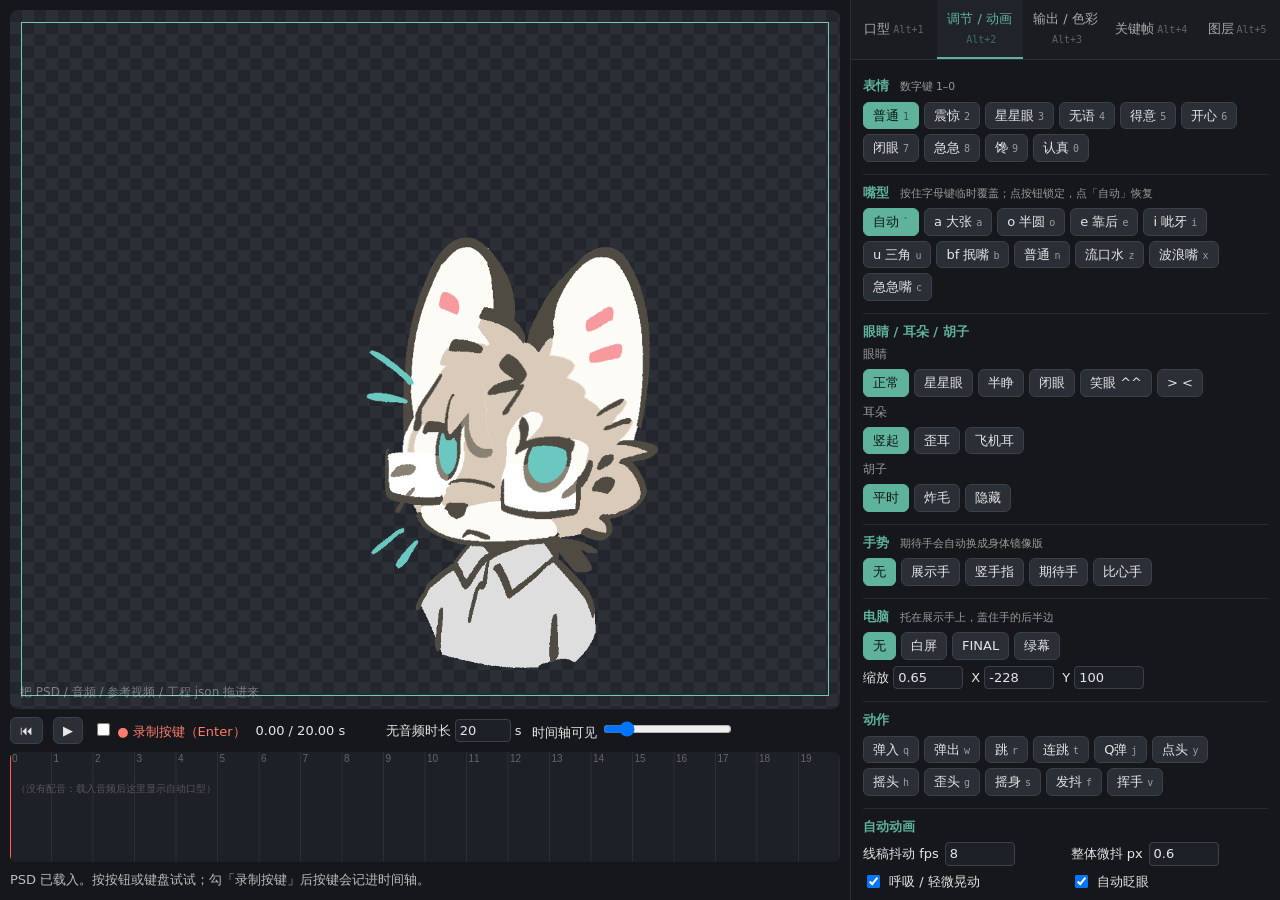
==== avatar_generator/index.html @ a4249166 "初始化虚拟形象生成器，加入原始 PSD 和连续动作测试" ====
<!DOCTYPE html>
<html lang="zh-CN">
<head>
<meta charset="utf-8">
<title>虚拟形象生成器</title>
<link rel="stylesheet" href="style.css">
</head>
<body>
<div id="app">
  <section id="stage">
    <div id="stageBox" class="bg-checker">
      <video id="refVideo" muted playsinline></video>
      <canvas id="view" title="输出画布范围；边框仅在预览中显示"></canvas>
      <div id="dropHint">把 PSD / 音频 / 参考视频 / 工程 json 拖进来</div>
      <div id="takeBadge" hidden>● 录音中</div>
      <div id="liveBadge" hidden>试看中：按键不会进导出　<button id="liveClear">清除试看</button></div>
    </div>
    <div id="transport">
      <button id="btnStart" title="回到开头">⏮</button>
      <button id="btnPlay" title="播放/暂停（空格）">▶</button>
      <label class="rec"><input type="checkbox" id="chkRec"> ● 录制按键（Enter）</label>
      <span id="timeText">0.00 / 20.00 s</span>
      <label>无音频时长 <input type="number" id="inDur" value="20" min="1" step="1" style="width:56px"> s</label>
      <label>时间轴可见 <input type="range" id="inSpan" min="3" max="120" value="20"></label>
    </div>
    <canvas id="timeline"></canvas>
    <div id="status">正在初始化…</div>
  </section>

  <aside id="panel">
    <nav id="tabs">
      <button data-tab="lip">口型</button>
      <button data-tab="pose">调节 / 动画</button>
      <button data-tab="out">输出 / 色彩</button>
      <button data-tab="keys">关键帧</button>
      <button data-tab="layers">图层</button>
    </nav>

    <!-- 口型：配音、算法、降噪、麦克风 -->
    <div class="tab" id="tab-lip">
      <h3>配音</h3>
      <div class="row"><label class="file">载入配音 <input type="file" id="fileAudio" accept="audio/*,.wav,.mp3,.m4a"></label><span id="audioInfo">无</span></div>
      <div class="row">
        <button id="btnDenoise">降噪当前配音</button>
        <label title="噪声最多压低多少 dB；太大人声会发闷">压低 <input type="number" id="inNrVoice" value="15" min="3" max="40" style="width:48px"> dB</label>
        <button id="btnSaveTake" hidden>保存当前配音 wav</button>
      </div>

      <h3>口型分析</h3>
      <div class="grid">
        <label>算法 <select id="selLip"><option value="vowel">元音识别</option><option value="volume">只看音量</option></select></label>
        <label title="说话时嘴不动就往右拉，不说话嘴还在动就往左拉">灵敏度 <input type="range" id="inSens" min="-10" max="10" value="0"></label>
        <label title="分析口型前先减掉噪声（实时和配音都用）"><input type="checkbox" id="chkNrLip" checked> 口型降噪</label>
        <label>降噪强度 <input type="range" id="inNr" min="1" max="30" value="12"></label>
        <label title="越大嘴型越稳，但反应慢一点">防闪 <input type="range" id="inStable" min="0" max="10" value="5"></label>
        <button id="btnAnalyze">重新分析口型</button>
      </div>

      <h3>麦克风</h3>
      <div class="row">
        <button id="btnMic" title="快捷键 M">🎙 开麦克风</button>
        <select id="selMicDev" style="max-width:170px"><option value="">默认麦克风</option></select>
      </div>
      <div class="row"><div id="micBar"><i></i></div><span id="micInfo"></span></div>
      <div class="row">
        <button id="btnTake">● 录一段</button>
        <label><input type="checkbox" id="chkNrTake" checked> 录完自动降噪</label>
      </div>
      <div class="dim">录的时候按键自动记成关键帧，停下后录音直接当配音</div>
    </div>

    <!-- 手动调节和动画 -->
    <div class="tab" id="tab-pose">
      <h3>表情 <small>数字键 1–0</small></h3>
      <div class="btns" id="g_expr"></div>
      <h3>嘴型 <small>按住字母键临时覆盖；点按钮锁定，点「自动」恢复</small></h3>
      <div class="btns" id="g_mouth"></div>
      <h3>眼睛 / 耳朵 / 胡子</h3>
      <div class="sub">眼睛</div><div class="btns" id="g_eyes"></div>
      <div class="sub">耳朵</div><div class="btns" id="g_ears"></div>
      <div class="sub">胡子</div><div class="btns" id="g_whiskers"></div>
      <h3>手势 <small>期待手会自动换成身体镜像版</small></h3>
      <div class="btns" id="g_hand"></div>
      <h3>电脑 <small>托在展示手上，盖住手的后半边</small></h3>
      <div class="btns" id="g_laptop"></div>
      <div class="row">
        <label>缩放 <input type="number" id="s_lapScale" value="0.65" step="0.02" min="0.1"></label>
        <label>X <input type="number" id="s_lapX" value="-228" step="5"></label>
        <label>Y <input type="number" id="s_lapY" value="100" step="5"></label>
      </div>
      <h3>动作</h3>
      <div class="btns" id="g_act"></div>
      <h3>自动动画</h3>
      <div class="grid">
        <label>线稿抖动 fps <input type="number" id="s_boilFps" value="8" min="0" max="24"></label>
        <label>整体微抖 px <input type="number" id="s_jitter" value="0.6" min="0" max="4" step="0.1"></label>
        <label><input type="checkbox" id="s_idle" checked> 呼吸 / 轻微晃动</label>
        <label><input type="checkbox" id="s_blink" checked> 自动眨眼</label>
        <label><input type="checkbox" id="s_earTwitch" checked> 耳朵偶尔抖一下</label>
        <label title="根据配音或麦克风音量轻微抬头和左右摆动；不是摄像头追踪。关闭后仍会自动对口型，手动点头等动作也照常生效。"><input type="checkbox" id="s_talkBob" checked> 说话时随音量轻晃头</label>
        <label><input type="checkbox" id="s_startHidden"> 开头隐藏（等「弹入」）</label>
      </div>
    </div>

    <!-- 输出和色彩 -->
    <div class="tab" id="tab-out">
      <h3>预览</h3>
      <div class="row">
        <label>背景 <select id="selBg"><option value="checker">棋盘格</option><option value="green">绿幕</option><option value="white">白</option><option value="video">参考视频</option></select></label>
        <label class="file">参考视频（只用于预览） <input type="file" id="fileVideo" accept="video/*"></label>
      </div>

      <h3>滤镜 <small>只调虚拟形象这一层；按住 \ 键看原图</small></h3>
      <div class="btns" id="g_filter"></div>
      <div class="row"><label>强度 <input type="range" id="inFilterAmt" min="0" max="100" value="100" style="width:160px"></label><span id="filterAmtTxt">100%</span></div>

      <h3>曲线</h3>
      <div class="row" id="curveTabs"></div>
      <canvas id="curveCanvas" width="272" height="272"></canvas>
      <div class="row"><span id="curveInfo" class="dim">点空白处加点，拖动调整；双击、右键或拖出框外删点</span></div>
      <div class="row">
        <button id="btnCurveReset">重置这个通道</button><button id="btnCurveResetAll">重置全部曲线</button>
        <button id="btnCompare" title="按住看原图">按住对比</button>
      </div>
      <div class="row">
        <label><input type="checkbox" id="chkGradeExport" checked> 导出时套用</label>
        <label><input type="checkbox" id="chkGradeVideo"> 参考视频也套用（只是预览）</label>
      </div>

      <h3>导出（透明 PNG 序列）</h3>
      <div class="grid">
        <label>输出宽 <input type="number" id="s_outW" value="1200" step="2"></label>
        <label>输出高 <input type="number" id="s_outH" value="1000" step="2"></label>
        <label>角色缩放 <input type="number" id="s_scale" value="1" step="0.05" min="0.1"></label>
        <label>帧率 <select id="s_fps"><option>24</option><option>25</option><option selected>30</option><option>60</option></select></label>
        <label>脚底 X <input type="number" id="s_ax" value="720"></label>
        <label>脚底 Y <input type="number" id="s_ay" value="960"></label>
        <label>起 s <input type="number" id="exStart" value="0" step="0.1"></label>
        <label>止 s <input type="number" id="exEnd" value="" step="0.1" placeholder="到结尾"></label>
        <label>底色 <select id="exBg"><option value="transparent">透明</option><option value="#00ff00">绿幕</option></select></label>
      </div>
      <div class="row"><button id="btnExport" class="primary">导出 PNG 序列</button><button id="btnCancel" hidden>取消</button><span id="exProg"></span></div>
    </div>

    <!-- 关键帧 -->
    <div class="tab" id="tab-keys">
      <div class="row">
        <button id="btnUndo">撤销上一个</button><button id="btnClearEv">清空</button>
        <button id="btnSaveProj">保存工程</button><label class="file">载入工程 <input type="file" id="fileProj" accept=".json"></label>
      </div>
      <div id="evList"></div>
    </div>

    <!-- 图层 -->
    <div class="tab" id="tab-layers">
      <div class="row"><label class="file">载入 PSD <input type="file" id="filePSD" accept=".psd"></label><span id="psdInfo">未加载</span></div>
      <div id="layerList"></div>
    </div>
  </aside>
</div>
<audio id="audio"></audio>
<script src="psd.js"></script>
<script src="rig.js"></script>
<script src="dsp.js"></script>
<script src="lipsync.js"></script>
<script src="grade.js"></script>
<script src="app.js"></script>
</body>
</html>
---- avatar_generator/style.css ----
* { box-sizing: border-box; }
html, body { margin: 0; height: 100%; background: #15171a; color: #e6e6e6; font: 13px/1.5 "Microsoft YaHei", system-ui, sans-serif; }
button, select, input { font: inherit; }
button { background: #2a2e35; color: #e6e6e6; border: 1px solid #3b414b; border-radius: 6px; padding: 3px 9px; cursor: pointer; }
button:hover { border-color: #5fb39a; }
button.on { background: #5fb39a; border-color: #5fb39a; color: #0d1512; }
button.flash { background: #e8463a; border-color: #e8463a; }
button.primary { background: #e8463a; border-color: #e8463a; }
button kbd { font-size: 10px; opacity: .6; margin-left: 4px; }
input[type=number] { width: 70px; background: #1d2026; color: #e6e6e6; border: 1px solid #3b414b; border-radius: 4px; padding: 1px 4px; }
select { background: #1d2026; color: #e6e6e6; border: 1px solid #3b414b; border-radius: 4px; }

#app { display: flex; height: 100vh; }
#stage { flex: 1; display: flex; flex-direction: column; min-width: 0; padding: 10px; gap: 8px; }
#stageBox { position: relative; flex: 1; min-height: 0; border-radius: 8px; overflow: hidden; display: flex; align-items: center; justify-content: center; }
#stageBox canvas#view { position: relative; max-width: calc(100% - 24px); max-height: calc(100% - 24px); outline: 1px solid #76c9af; }
#refVideo { position: absolute; inset: 0; width: 100%; height: 100%; object-fit: contain; display: none; }
.bg-checker { background: repeating-conic-gradient(#2b2f36 0% 25%, #23262c 0% 50%) 0 0 / 24px 24px; }
.bg-green { background: #00ff00; }
.bg-white { background: #fff; }
.bg-video { background: #000; }
.bg-video #refVideo { display: block; }
#dropHint { position: absolute; bottom: 8px; left: 10px; opacity: .45; font-size: 12px; pointer-events: none; }
#liveBadge { position: absolute; top: 8px; left: 10px; background: #e8a33acc; color: #111; padding: 2px 8px; border-radius: 6px; }
#transport { display: flex; align-items: center; gap: 10px; flex-wrap: wrap; }
#transport .rec { color: #ff7b6e; }
#timeText { font-variant-numeric: tabular-nums; min-width: 120px; }
#timeline { width: 100%; height: 110px; background: #1d2026; border-radius: 6px; cursor: pointer; }
#status { min-height: 20px; opacity: .8; }
#status.err { color: #ff7b6e; opacity: 1; }

#panel { width: 430px; display: flex; flex-direction: column; border-left: 1px solid #2a2e35; min-height: 0; }
#tabs { display: flex; flex-shrink: 0; border-bottom: 1px solid #2a2e35; background: #1a1c20; }
#tabs button { flex: 1; border: 0; border-radius: 0; background: none; padding: 9px 2px; color: #aaa; border-bottom: 2px solid transparent; }
#tabs button:hover { color: #e6e6e6; }
#tabs button.on { color: #5fb39a; border-bottom-color: #5fb39a; background: #20242a; }
#tabs kbd { font-size: 10px; opacity: .5; margin-left: 3px; }
.tab { display: none; flex: 1; min-height: 0; overflow-y: auto; padding: 4px 12px 30px; }
.tab.on { display: block; }
.tab h3 { margin: 12px 0 2px; font-size: 13px; color: #5fb39a; border-top: 1px solid #262a30; padding-top: 8px; }
.tab h3:first-child { border-top: 0; padding-top: 0; }
.tab h3 small { font-weight: normal; color: #999; margin-left: 6px; }
.grid input[type=range] { flex: 1; min-width: 0; width: auto; }
.grid label { display: flex; align-items: center; gap: 6px; white-space: nowrap; }
#tab-keys, #tab-layers { display: none; flex-direction: column; }
#tab-keys.on, #tab-layers.on { display: flex; }
.btns { display: flex; flex-wrap: wrap; gap: 5px; margin: 6px 0; }
.sub { color: #999; font-size: 12px; margin-top: 4px; }
.row { display: flex; flex-wrap: wrap; align-items: center; gap: 8px; margin: 6px 0; }
.grid { display: grid; grid-template-columns: 1fr 1fr; gap: 6px 10px; margin: 6px 0; }
label.file { position: relative; overflow: hidden; background: #2a2e35; border: 1px solid #3b414b; border-radius: 6px; padding: 3px 9px; cursor: pointer; }
label.file input { position: absolute; inset: 0; opacity: 0; cursor: pointer; }
#evList { flex: 1; min-height: 0; overflow-y: auto; font-size: 12px; }
#evList table { width: 100%; border-collapse: collapse; }
#evList td { padding: 1px 4px; border-bottom: 1px solid #23262c; }
#evList input { width: 64px; }
#layerList { flex: 1; min-height: 0; overflow-y: auto; font-size: 12px; }
#layerList .ly { display: flex; align-items: center; gap: 6px; padding: 2px 0; }
#layerList canvas { width: 40px; height: 40px; object-fit: contain; background: #e9e4da; border-radius: 3px; }
#layerList .warn { color: #ff7b6e; }
#takeBadge { position: absolute; top: 8px; right: 10px; background: #e8463a; color: #fff; padding: 2px 10px; border-radius: 6px; font-weight: bold; }
#micBar { width: 80px; height: 8px; background: #2a2e35; border-radius: 4px; overflow: hidden; }
#micBar i { display: block; height: 100%; width: 0; background: #555; transition: width .05s; }
#micInfo { font-variant-numeric: tabular-nums; min-width: 70px; opacity: .8; }
#curveCanvas { width: 272px; height: 272px; display: block; cursor: crosshair; border-radius: 6px; touch-action: none; }
#curveTabs button { min-width: 44px; }
.dim { opacity: .6; font-size: 12px; }
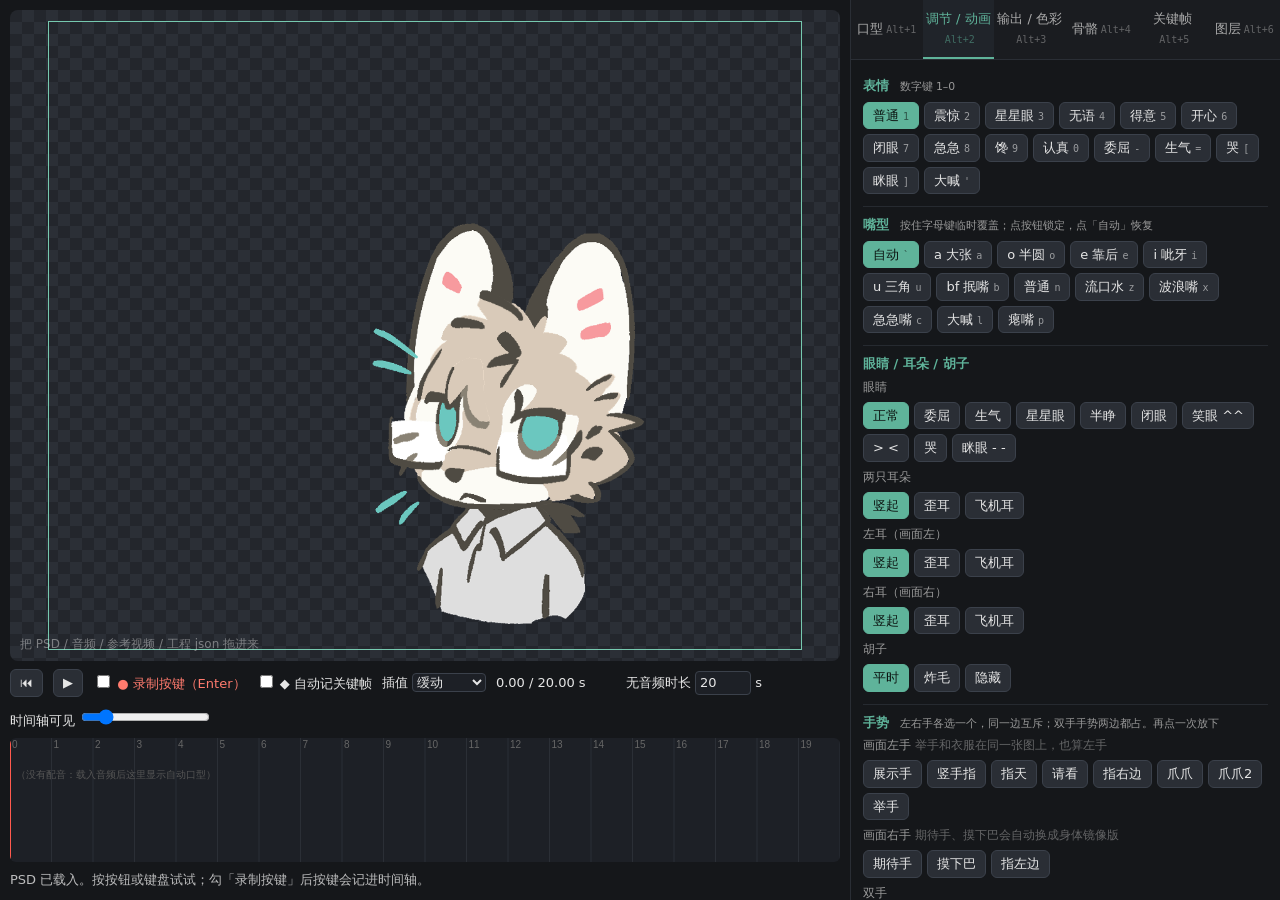
==== commit 68c04e8e: "更新骨骼与动作控制，加入新版分层 PSD" ====
--- a/avatar_generator/index.html
+++ b/avatar_generator/index.html
@@ -19,6 +19,8 @@
       <button id="btnStart" title="回到开头">⏮</button>
       <button id="btnPlay" title="播放/暂停（空格）">▶</button>
       <label class="rec"><input type="checkbox" id="chkRec"> ● 录制按键（Enter）</label>
+      <label title="拖骨骼、拖缩放框、改数值时直接在当前时间记关键帧；不勾就是试看"><input type="checkbox" id="chkAutoKey"> ◆ 自动记关键帧</label>
+      <label title="新记的骨骼 / 缩放框关键帧用哪种插值">插值 <select id="selEase"></select></label>
       <span id="timeText">0.00 / 20.00 s</span>
       <label>无音频时长 <input type="number" id="inDur" value="20" min="1" step="1" style="width:56px"> s</label>
       <label>时间轴可见 <input type="range" id="inSpan" min="3" max="120" value="20"></label>
@@ -32,6 +34,7 @@
       <button data-tab="lip">口型</button>
       <button data-tab="pose">调节 / 动画</button>
       <button data-tab="out">输出 / 色彩</button>
+      <button data-tab="bones">骨骼</button>
       <button data-tab="keys">关键帧</button>
       <button data-tab="layers">图层</button>
     </nav>
@@ -77,16 +80,38 @@
       <div class="btns" id="g_mouth"></div>
       <h3>眼睛 / 耳朵 / 胡子</h3>
       <div class="sub">眼睛</div><div class="btns" id="g_eyes"></div>
-      <div class="sub">耳朵</div><div class="btns" id="g_ears"></div>
+      <div class="sub">两只耳朵</div><div class="btns" id="g_ears"></div>
+      <div class="sub">左耳（画面左）</div><div class="btns" id="g_earL"></div>
+      <div class="sub">右耳（画面右）</div><div class="btns" id="g_earR"></div>
       <div class="sub">胡子</div><div class="btns" id="g_whiskers"></div>
-      <h3>手势 <small>期待手会自动换成身体镜像版</small></h3>
-      <div class="btns" id="g_hand"></div>
-      <h3>电脑 <small>托在展示手上，盖住手的后半边</small></h3>
+      <h3>手势 <small>左右手各选一个，同一边互斥；双手手势两边都占。再点一次放下</small></h3>
+      <div class="sub">画面左手 <small class="dim">举手和衣服在同一张图上，也算左手</small></div><div class="btns handbtns" id="g_handL"></div>
+      <div class="sub">画面右手 <small class="dim">期待手、摸下巴会自动换成身体镜像版</small></div><div class="btns handbtns" id="g_handR"></div>
+      <div class="sub">双手</div><div class="btns handbtns" id="g_handLR"></div>
+      <div class="row"><button id="btnHandsOff">全部放下</button><button id="btnWasted" title="头顶的 WASTED 字，打开时会砸下来">WASTED 字</button></div>
+      <h3>手势专属动画 <small>只列出现在举着的手势的</small></h3>
+      <div class="btns" id="g_gact"></div>
+      <h3>缩放框 <small>节目效果：把手势超级拉长 / 压扁。默认全部关闭</small></h3>
+      <div id="boxFields">
+        <div class="row">
+          <label>手势 <select id="selBoxHand"></select></label>
+          <label title="在预览上显示手柄，拖手柄自由缩放；按住 Shift 等比"><input type="checkbox" id="chkBoxEdit"> 在画面上拖</label>
+        </div>
+        <div class="grid">
+          <label>横向 <input type="range" data-k="sx" min="-3" max="3" step="0.01"> <input type="number" data-k="sx" step="0.05"></label>
+          <label>竖向 <input type="range" data-k="sy" min="-3" max="3" step="0.01"> <input type="number" data-k="sy" step="0.05"></label>
+          <label>锚点 <select data-k="anchor"><option value="wrist">手腕</option><option value="center">中心</option></select></label>
+          <label title="开了以后这个框会画在画面里，跟着动画一起导出"><input type="checkbox" data-k="box"> 显示框（会导出）</label>
+        </div>
+      </div>
+      <div class="row"><button id="btnBoxKey">◇ 记关键帧</button><button id="btnBoxDelKey">删除当前时间的关键帧</button><button id="btnBoxReset">缩放归 1</button></div>
+      <div id="boxKeyList" class="keylist"></div>
+      <h3>电脑 <small>托在展示手上，跟着展示手动</small></h3>
       <div class="btns" id="g_laptop"></div>
       <div class="row">
-        <label>缩放 <input type="number" id="s_lapScale" value="0.65" step="0.02" min="0.1"></label>
-        <label>X <input type="number" id="s_lapX" value="-228" step="5"></label>
-        <label>Y <input type="number" id="s_lapY" value="100" step="5"></label>
+        <label>缩放 <input type="number" id="s_lapScale" value="0.815" step="0.02" min="0.1"></label>
+        <label>X <input type="number" id="s_lapX" value="19" step="5"></label>
+        <label>Y <input type="number" id="s_lapY" value="62" step="5"></label>
       </div>
       <h3>动作</h3>
       <div class="btns" id="g_act"></div>
@@ -142,12 +167,44 @@
       <div class="row"><button id="btnExport" class="primary">导出 PNG 序列</button><button id="btnCancel" hidden>取消</button><span id="exProg"></span></div>
     </div>
 
+    <!-- 骨骼 -->
+    <div class="tab" id="tab-bones">
+      <h3>骨骼 <small>身体 → 头 → 左耳 / 右耳；红线只在预览里显示，不会导出</small></h3>
+      <div class="btns" id="g_bones"></div>
+      <div class="grid" id="boneFields"></div>
+      <div class="row"><button id="btnBoneKey">◇ 记关键帧</button><button id="btnBoneDelKey">删除当前时间的关键帧</button><button id="btnBoneReset">归零</button></div>
+      <div class="dim">数值是叠在程序动作（呼吸、点头、跳……）上面的：角度、位移相加，缩放相乘。不勾「自动记关键帧」时，改的数值只是试看。</div>
+      <h3>在画面上拖</h3>
+      <div class="row">
+        <label>IK 链长 <select id="selIKLen"><option value="1">1（只转这根）</option><option value="2" selected>2（连父骨骼）</option><option value="3">3（到身体）</option></select></label>
+        <label><input type="checkbox" id="chkBonesAlways"> 其他选项卡也显示骨骼</label>
+      </div>
+      <div class="dim">拖红线末端的白圈：转动骨骼，链长 2 时拖耳朵尖会连头一起转。按住 Shift 拖关节：平移这根骨骼。</div>
+      <h3>这根骨骼的关键帧 <small>插值写在「到这一帧」的那段上</small></h3>
+      <div id="boneKeyList" class="keylist"></div>
+    </div>
+
     <!-- 关键帧 -->
     <div class="tab" id="tab-keys">
       <div class="row">
         <button id="btnUndo">撤销上一个</button><button id="btnClearEv">清空</button>
-        <button id="btnSaveProj">保存工程</button><label class="file">载入工程 <input type="file" id="fileProj" accept=".json"></label>
-      </div>
+        <button id="btnSaveProj">保存工程</button><label class="file">载入工程 / 蓝图 <input type="file" id="fileProj" accept=".json"></label>
+      </div>
+      <details id="bpBox" open>
+        <summary>片段蓝图 <small>把一段关键帧记下来，整段部署，或者复制给 agent 参考修改</small></summary>
+        <div class="dim">在时间轴上按住 Shift 拖出一段，或者直接填起止时间。</div>
+        <div class="row">
+          <label>起 <input type="number" id="selT0" step="0.05"></label><label>止 <input type="number" id="selT1" step="0.05"></label>
+          <button id="btnSelClear">清除选区</button>
+        </div>
+        <div class="row"><input type="text" id="bpName" placeholder="蓝图名称（可空）" style="flex:1"><button id="btnBpRecord" class="primary">记录选区</button></div>
+        <div class="row">
+          <label class="file">导入蓝图 <input type="file" id="fileBp" accept=".json" multiple></label>
+          <label><input type="checkbox" id="chkBpClear" checked> 部署前清空目标区间</label>
+          <label title="先把录制时片段开头的表情、手势等状态补上"><input type="checkbox" id="chkBpState" checked> 带上起始状态</label>
+        </div>
+        <div id="bpList"></div>
+      </details>
       <div id="evList"></div>
     </div>
 
@@ -161,9 +218,11 @@
 <audio id="audio"></audio>
 <script src="psd.js"></script>
 <script src="rig.js"></script>
+<script src="bones.js"></script>
 <script src="dsp.js"></script>
 <script src="lipsync.js"></script>
 <script src="grade.js"></script>
+<script src="motion.js"></script>
 <script src="app.js"></script>
 </body>
 </html>
--- a/avatar_generator/style.css
+++ b/avatar_generator/style.css
@@ -25,7 +25,7 @@
 #transport { display: flex; align-items: center; gap: 10px; flex-wrap: wrap; }
 #transport .rec { color: #ff7b6e; }
 #timeText { font-variant-numeric: tabular-nums; min-width: 120px; }
-#timeline { width: 100%; height: 110px; background: #1d2026; border-radius: 6px; cursor: pointer; }
+#timeline { width: 100%; height: 124px; background: #1d2026; border-radius: 6px; cursor: pointer; }
 #status { min-height: 20px; opacity: .8; }
 #status.err { color: #ff7b6e; opacity: 1; }
 
@@ -65,3 +65,22 @@
 #curveCanvas { width: 272px; height: 272px; display: block; cursor: crosshair; border-radius: 6px; touch-action: none; }
 #curveTabs button { min-width: 44px; }
 .dim { opacity: .6; font-size: 12px; }
+#view.editing { cursor: crosshair; }
+.keylist { max-height: 220px; overflow-y: auto; font-size: 12px; }
+.keylist table { width: 100%; border-collapse: collapse; }
+.keylist td { padding: 1px 3px; border-bottom: 1px solid #23262c; white-space: nowrap; }
+.keylist input { width: 58px; }
+.grid input[type=number] { width: 58px; flex-shrink: 0; }
+#tab-keys details { flex-shrink: 0; border-bottom: 1px solid #2a2e35; padding-bottom: 6px; margin-bottom: 6px; }
+#tab-keys summary { cursor: pointer; font-weight: bold; color: #5fb39a; }
+#tab-keys summary small { font-weight: normal; color: #999; margin-left: 6px; }
+#bpList { max-height: 200px; overflow-y: auto; }
+#bpList .bp { border: 1px solid #2a2e35; border-radius: 6px; padding: 4px 8px; margin: 4px 0; }
+#bpList .bp .row { margin: 3px 0 0; gap: 5px; }
+input[type=text] { background: #1d2026; color: #e6e6e6; border: 1px solid #3b414b; border-radius: 4px; padding: 2px 6px; }
+#boneFields { grid-template-columns: 1fr; }
+#boneFields label { display: grid; grid-template-columns: 56px 1fr 64px; }
+#boxFields .grid label input[type=range] { min-width: 50px; }
+.tab { overflow-x: hidden; }
+#boxFields .grid { grid-template-columns: 1fr; }
+#boxFields .grid label:has(input[type=range]) { display: grid; grid-template-columns: 40px 1fr 64px; }
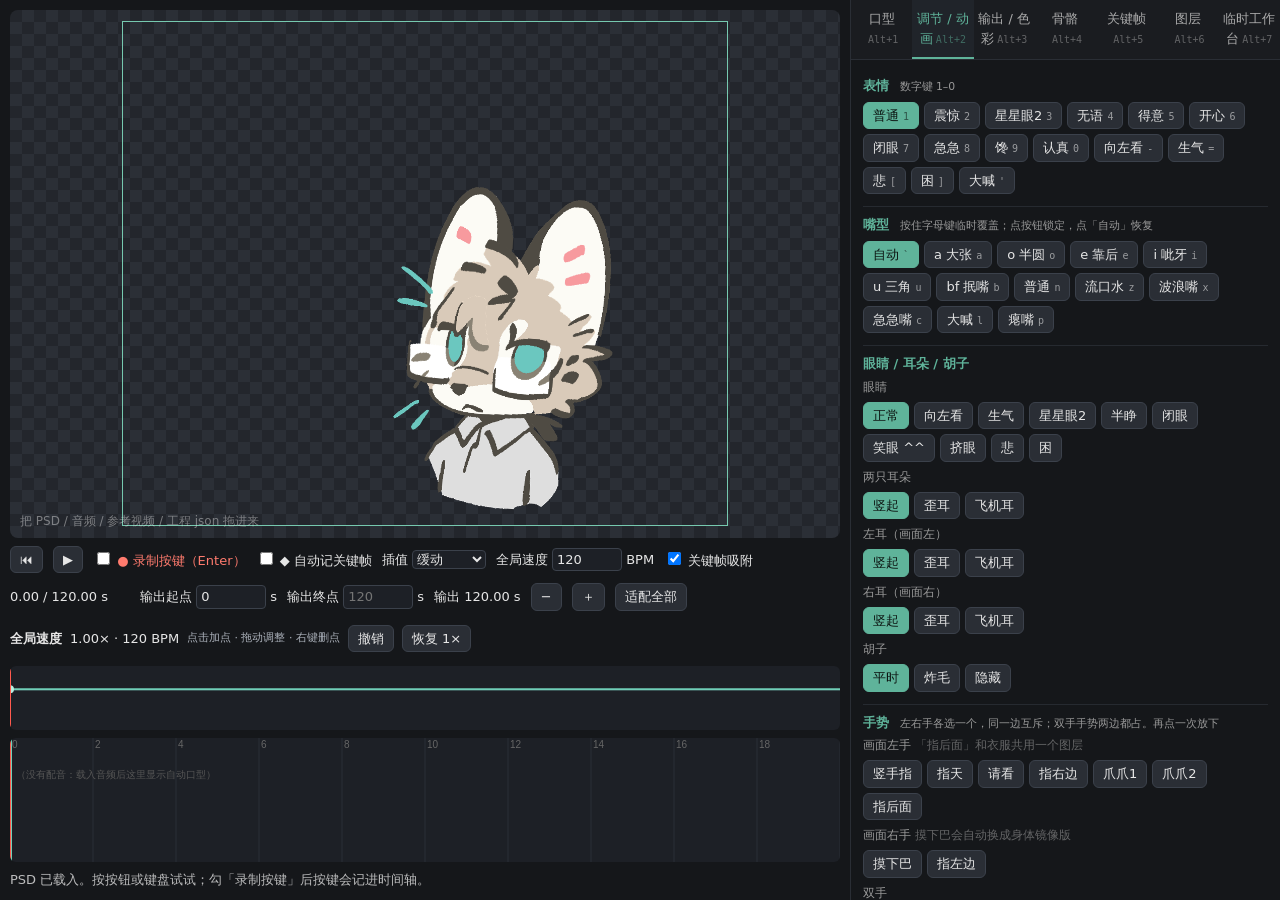
==== commit 9222fce6: "Update avatar animation workbench, hand transforms and transparent GIF export" ====
--- a/avatar_generator/index.html
+++ b/avatar_generator/index.html
@@ -21,11 +21,19 @@
       <label class="rec"><input type="checkbox" id="chkRec"> ● 录制按键（Enter）</label>
       <label title="拖骨骼、拖缩放框、改数值时直接在当前时间记关键帧；不勾就是试看"><input type="checkbox" id="chkAutoKey"> ◆ 自动记关键帧</label>
       <label title="新记的骨骼 / 缩放框关键帧用哪种插值">插值 <select id="selEase"></select></label>
+      <label>全局速度 <input type="number" id="s_rhythmBpm" min="30" max="300" step="1" value="120"> BPM</label>
+      <label title="拖动时间轴或记关键帧时吸附到最近的已有关键帧"><input id="chkKeySnap" type="checkbox" checked> 关键帧吸附</label>
       <span id="timeText">0.00 / 20.00 s</span>
-      <label>无音频时长 <input type="number" id="inDur" value="20" min="1" step="1" style="width:56px"> s</label>
-      <label>时间轴可见 <input type="range" id="inSpan" min="3" max="120" value="20"></label>
-    </div>
-    <canvas id="timeline"></canvas>
+      <label>输出起点 <input type="number" id="exStart" value="0" min="0" step="0.1"> s</label>
+      <label>输出终点 <input type="number" id="exEnd" min="0" step="0.1" placeholder="自动"> s</label>
+      <span id="outLength"></span>
+      <input type="hidden" id="inSpan" value="20">
+      <button id="zoomOut" title="缩小时间轴">−</button><button id="zoomIn" title="放大时间轴">＋</button>
+      <button id="fitTime" title="Home：适配输出区间和所有关键帧">适配全部</button>
+    </div>
+    <div class="row speed-info"><strong>全局速度</strong><output id="speedReadout"></output><small>点击加点 · 拖动调整 · 右键删点</small><button data-timeline-undo disabled>撤销</button><button id="resetSpeed">恢复 1×</button></div>
+    <canvas id="speedCurve" aria-label="全局动作速度曲线，范围 0.5 至 1.25 倍"></canvas>
+    <canvas id="timeline" tabindex="0" title="纵向滚轮缩放，横向滚轮或中键拖动平移，Home 适配全部，方向键逐帧，空格播放或暂停"></canvas>
     <div id="status">正在初始化…</div>
   </section>
 
@@ -37,6 +45,7 @@
       <button data-tab="bones">骨骼</button>
       <button data-tab="keys">关键帧</button>
       <button data-tab="layers">图层</button>
+      <button data-tab="earLab">临时工作台</button>
     </nav>
 
     <!-- 口型：配音、算法、降噪、麦克风 -->
@@ -85,46 +94,58 @@
       <div class="sub">右耳（画面右）</div><div class="btns" id="g_earR"></div>
       <div class="sub">胡子</div><div class="btns" id="g_whiskers"></div>
       <h3>手势 <small>左右手各选一个，同一边互斥；双手手势两边都占。再点一次放下</small></h3>
-      <div class="sub">画面左手 <small class="dim">举手和衣服在同一张图上，也算左手</small></div><div class="btns handbtns" id="g_handL"></div>
-      <div class="sub">画面右手 <small class="dim">期待手、摸下巴会自动换成身体镜像版</small></div><div class="btns handbtns" id="g_handR"></div>
+      <div class="sub">画面左手 <small class="dim">「指后面」和衣服共用一个图层</small></div><div class="btns handbtns" id="g_handL"></div>
+      <div class="sub">画面右手 <small class="dim">摸下巴会自动换成身体镜像版</small></div><div class="btns handbtns" id="g_handR"></div>
       <div class="sub">双手</div><div class="btns handbtns" id="g_handLR"></div>
-      <div class="row"><button id="btnHandsOff">全部放下</button><button id="btnWasted" title="头顶的 WASTED 字，打开时会砸下来">WASTED 字</button></div>
+      <div class="row"><button id="btnHandsOff">全部放下</button></div>
       <h3>手势专属动画 <small>只列出现在举着的手势的</small></h3>
       <div class="btns" id="g_gact"></div>
-      <h3>缩放框 <small>节目效果：把手势超级拉长 / 压扁。默认全部关闭</small></h3>
+      <h3>缩放框 <small>拖框内移动，拖边或角缩放，Shift 拖角等比</small></h3>
       <div id="boxFields">
         <div class="row">
           <label>手势 <select id="selBoxHand"></select></label>
-          <label title="在预览上显示手柄，拖手柄自由缩放；按住 Shift 等比"><input type="checkbox" id="chkBoxEdit"> 在画面上拖</label>
+          <label title="拖框内移动，拖手柄缩放；按住 Shift 拖角等比"><input type="checkbox" id="chkBoxEdit"> 在画面上拖</label>
         </div>
         <div class="grid">
           <label>横向 <input type="range" data-k="sx" min="-3" max="3" step="0.01"> <input type="number" data-k="sx" step="0.05"></label>
           <label>竖向 <input type="range" data-k="sy" min="-3" max="3" step="0.01"> <input type="number" data-k="sy" step="0.05"></label>
+          <label>位移 X <input type="number" data-k="x" step="1"></label>
+          <label>位移 Y <input type="number" data-k="y" step="1"></label>
           <label>锚点 <select data-k="anchor"><option value="wrist">手腕</option><option value="center">中心</option></select></label>
           <label title="开了以后这个框会画在画面里，跟着动画一起导出"><input type="checkbox" data-k="box"> 显示框（会导出）</label>
         </div>
       </div>
-      <div class="row"><button id="btnBoxKey">◇ 记关键帧</button><button id="btnBoxDelKey">删除当前时间的关键帧</button><button id="btnBoxReset">缩放归 1</button></div>
+      <div class="row"><button id="btnBoxKey">◇ 记关键帧</button><button id="btnBoxDelKey">删除当前时间的关键帧</button><button id="btnBoxReset">缩放归 1</button><button id="btnBoxMoveReset">位移归零</button></div>
       <div id="boxKeyList" class="keylist"></div>
-      <h3>电脑 <small>托在展示手上，跟着展示手动</small></h3>
+      <h3>前景层 <small>画在角色前面</small></h3>
+      <div class="sub">电脑（托在展示手上，跟着展示手动）</div>
       <div class="btns" id="g_laptop"></div>
       <div class="row">
         <label>缩放 <input type="number" id="s_lapScale" value="0.815" step="0.02" min="0.1"></label>
         <label>X <input type="number" id="s_lapX" value="19" step="5"></label>
         <label>Y <input type="number" id="s_lapY" value="62" step="5"></label>
       </div>
+      <h3>背景层 <small>画在角色后面，不跟着身体动</small></h3>
+      <div class="btns"><button id="btnWasted" title="头顶后面的 WASTED 字，打开时会砸下来">WASTED 字</button></div>
       <h3>动作</h3>
       <div class="btns" id="g_act"></div>
       <h3>自动动画</h3>
       <div class="grid">
-        <label>线稿抖动 fps <input type="number" id="s_boilFps" value="8" min="0" max="24"></label>
+        <label>线稿抖动 fps（120 BPM） <input type="number" id="s_boilFps" value="8" min="0" max="24"></label>
         <label>整体微抖 px <input type="number" id="s_jitter" value="0.6" min="0" max="4" step="0.1"></label>
+        <label><input type="checkbox" id="s_rhythm" checked> 律动</label>
+        <label>律动幅度 <input type="number" id="s_rhythmAmount" min="0" max="200" step="1" value="100"> %</label>
         <label><input type="checkbox" id="s_idle" checked> 呼吸 / 轻微晃动</label>
         <label><input type="checkbox" id="s_blink" checked> 自动眨眼</label>
         <label><input type="checkbox" id="s_earTwitch" checked> 耳朵偶尔抖一下</label>
         <label title="根据配音或麦克风音量轻微抬头和左右摆动；不是摄像头追踪。关闭后仍会自动对口型，手动点头等动作也照常生效。"><input type="checkbox" id="s_talkBob" checked> 说话时随音量轻晃头</label>
         <label><input type="checkbox" id="s_startHidden"> 开头隐藏（等「弹入」）</label>
       </div>
+      <details><summary>律动强度关键帧 · 当前 <output id="rhythmStrengthNow">100%</output></summary>
+        <div class="row"><label>相对设定幅度 <input type="number" id="keyRhythmValue" value="100" min="0" max="100"> %</label>
+        <button id="keyRhythm">◆ 在当前时间记录</button></div>
+        <table id="rhythmKeys"></table>
+      </details>
     </div>
 
     <!-- 输出和色彩 -->
@@ -143,6 +164,14 @@
       <div class="row" id="curveTabs"></div>
       <canvas id="curveCanvas" width="272" height="272"></canvas>
       <div class="row"><span id="curveInfo" class="dim">点空白处加点，拖动调整；双击、右键或拖出框外删点</span></div>
+      <div class="row">
+        <label>本地模板 <select id="gradePreset"></select></label>
+        <button id="btnCustomGrade">套用模板</button><button id="deleteGradePreset">删除模板</button>
+      </div>
+      <div class="row">
+        <input id="gradePresetName" aria-label="新模板名称" placeholder="新模板名称" maxlength="64">
+        <button id="addGradePreset">新增模板</button>
+      </div>
       <div class="row">
         <button id="btnCurveReset">重置这个通道</button><button id="btnCurveResetAll">重置全部曲线</button>
         <button id="btnCompare" title="按住看原图">按住对比</button>
@@ -160,11 +189,9 @@
         <label>帧率 <select id="s_fps"><option>24</option><option>25</option><option selected>30</option><option>60</option></select></label>
         <label>脚底 X <input type="number" id="s_ax" value="720"></label>
         <label>脚底 Y <input type="number" id="s_ay" value="960"></label>
-        <label>起 s <input type="number" id="exStart" value="0" step="0.1"></label>
-        <label>止 s <input type="number" id="exEnd" value="" step="0.1" placeholder="到结尾"></label>
         <label>底色 <select id="exBg"><option value="transparent">透明</option><option value="#00ff00">绿幕</option></select></label>
       </div>
-      <div class="row"><button id="btnExport" class="primary">导出 PNG 序列</button><button id="btnCancel" hidden>取消</button><span id="exProg"></span></div>
+      <div class="row"><button id="btnExport" class="primary">导出 PNG 序列</button><button id="btnCancel" hidden>取消</button><span id="exProg"></span> <a href="gif/" target="_blank" rel="noopener">GIF 导出工具 ↗</a></div>
     </div>
 
     <!-- 骨骼 -->
@@ -187,7 +214,7 @@
     <!-- 关键帧 -->
     <div class="tab" id="tab-keys">
       <div class="row">
-        <button id="btnUndo">撤销上一个</button><button id="btnClearEv">清空</button>
+        <button id="btnUndo" data-timeline-undo disabled>撤销</button><button id="btnClearEv">清空</button>
         <button id="btnSaveProj">保存工程</button><label class="file">载入工程 / 蓝图 <input type="file" id="fileProj" accept=".json"></label>
       </div>
       <details id="bpBox" open>
@@ -209,6 +236,26 @@
     </div>
 
     <!-- 图层 -->
+    <div class="tab" id="tab-earLab">
+      <h3>自动抖耳校准</h3>
+      <div class="row">
+        <label>试看 <select id="earLabSide"><option value="L">画面左耳</option><option value="R">画面右耳</option></select></label>
+        <label>起始耳形 <select id="earLabPose"><option value="up">竖耳</option><option value="tilt">歪耳</option></select></label>
+        <label><input type="checkbox" id="earLabLoop" checked> 循环试看</label>
+        <select id="earLabRate" aria-label="试看速度"><option value="1">原速</option><option value=".5">半速</option><option value=".25">四分之一速</option></select>
+      </div>
+      <label>观察时刻 <input id="earLabTime" type="range" min="-200" max="1200" step="1" value="0"> <output id="earLabReadout"></output></label>
+      <div class="dim">0 ms 是耳形开始切换的时刻。拖动时间条可暂停细看。</div>
+      <h3>自动动画参数</h3>
+      <div class="row"><label>骨骼偏移 <input type="range" id="s_earOffset" min="-200" max="200" value="0"> <output for="s_earOffset">0</output> ms</label></div>
+      <div class="row"><label>骨骼周期 <input type="range" id="s_earBoneMs" min="50" max="800" value="250"> <output for="s_earBoneMs">250</output> ms</label></div>
+      <div class="row"><label>耳形周期 <input type="range" id="s_earPoseMs" min="50" max="800" value="250"> <output for="s_earPoseMs">250</output> ms</label></div>
+      <div class="row"><label>外摆峰值 <input type="range" id="s_earOutDeg" min="0" max="45" value="16"> <output for="s_earOutDeg">16</output> °</label></div>
+      <div class="row"><label>回弹峰值 <input type="range" id="s_earBackDeg" min="0" max="45" value="8"> <output for="s_earBackDeg">8</output> °</label></div>
+      <div class="dim">参数按 120 BPM 标定；周期取最近的 1/8 拍，偏移随速度缩放。负偏移让骨骼先动，正偏移让耳形先换。参数仅调整当前选中的耳朵，保存工程后保留。</div>
+      <button id="earLabReset">恢复当前耳默认参数</button>
+    </div>
+
     <div class="tab" id="tab-layers">
       <div class="row"><label class="file">载入 PSD <input type="file" id="filePSD" accept=".psd"></label><span id="psdInfo">未加载</span></div>
       <div id="layerList"></div>
@@ -223,6 +270,7 @@
 <script src="lipsync.js"></script>
 <script src="grade.js"></script>
 <script src="motion.js"></script>
+<script src="speed.js"></script>
 <script src="app.js"></script>
 </body>
 </html>
--- a/avatar_generator/style.css
+++ b/avatar_generator/style.css
@@ -25,6 +25,10 @@
 #transport { display: flex; align-items: center; gap: 10px; flex-wrap: wrap; }
 #transport .rec { color: #ff7b6e; }
 #timeText { font-variant-numeric: tabular-nums; min-width: 120px; }
+#speedCurve { width: 100%; height: 64px; flex: none; background: #1d2026; border-radius: 6px; cursor: crosshair; touch-action: none; }
+.speed-info { margin: 0; }
+.speed-info small { color: #abb1ba; }
+#speedReadout { font-variant-numeric: tabular-nums; }
 #timeline { width: 100%; height: 124px; background: #1d2026; border-radius: 6px; cursor: pointer; }
 #status { min-height: 20px; opacity: .8; }
 #status.err { color: #ff7b6e; opacity: 1; }
